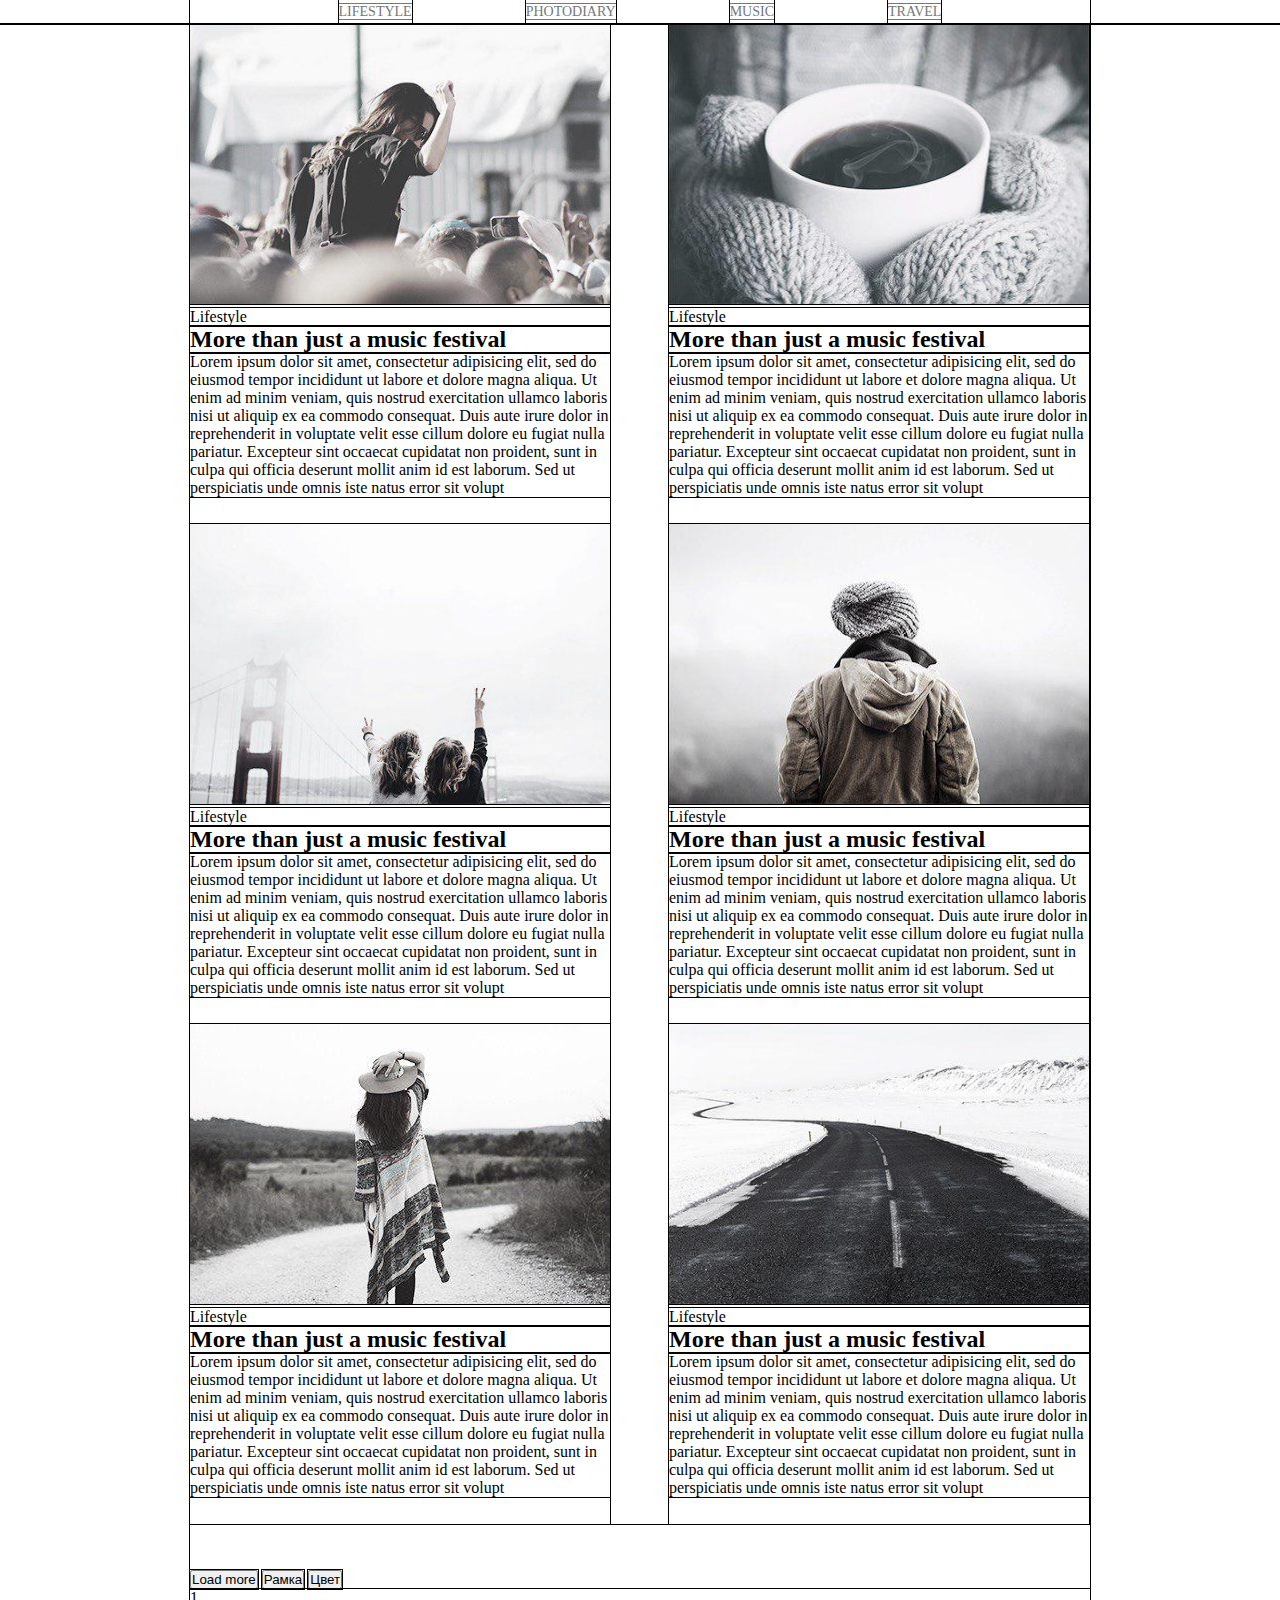
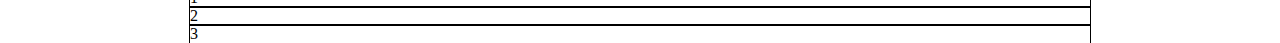
==== HW0.3/index.html @ d85c3639 "HW01-03 ADDED" ====
<!DOCTYPE html>
<html lang="en">
<head>
    <meta charset="UTF-8">
    <meta name="viewport" content="width=device-width, initial-scale=1.0">
    <meta http-equiv="X-UA-Compatible" content="ie=edge">
    <title>Document</title>
    <link rel="stylesheet" href="style.css">
    <link href="https://fonts.googleapis.com/css?family=Muli|Roboto:400,700,900i&display=swap" rel="stylesheet">
</head>
<body>
    <header class="site-header">
    <div class="container">
        <nav class="site-nav">
            <ul class="nav-list">
                <li class="nav-item"><a href="#" class="nav-link">LIFESTYLE</a></li>
                <li class="nav-item"><a href="#" class="nav-link">PHOTODIARY</a></li>
                <li class="nav-item"><a href="#" class="nav-link">MUSIC</a></li>
                <li class="nav-item"><a href="#" class="nav-link">TRAVEL</a></li>
            </ul>
        </nav>
    </div>
    </header>
    <main>
       <div class="container">
            <section class="main-section">
                <ul class="main-list">
                    <li class="main-list__item">
                        <img src="./image/photo_2019-11-17_11-29-04.jpg" width="420" height="280" alt="" class="main-section__image">
                        <p class="article-type">Lifestyle</p>
                        <h2 class="article-header">More than just a music festival</h2>
                        <p class="article-text">Lorem ipsum dolor sit amet, consectetur adipisicing elit, sed do eiusmod tempor incididunt ut labore et dolore magna aliqua. Ut enim ad minim veniam, quis nostrud exercitation ullamco laboris nisi ut aliquip ex ea commodo consequat. Duis aute irure dolor in reprehenderit in voluptate velit esse cillum dolore eu fugiat nulla pariatur. Excepteur sint occaecat cupidatat non proident, sunt in culpa qui officia deserunt mollit anim id est laborum. Sed ut perspiciatis unde omnis iste natus error sit volupt</p>
                    </li>
                    <li class="main-list__item">
                        <img src="./image/photo_2019-11-17_11-29-36.jpg" width="420" height="280" alt="" class="main-section__image">
                        <p class="article-type">Lifestyle</p>
                        <h2 class="article-header">More than just a music festival</h2>
                        <p class="article-text">Lorem ipsum dolor sit amet, consectetur adipisicing elit, sed do eiusmod tempor incididunt ut labore et dolore magna aliqua. Ut enim ad minim veniam, quis nostrud exercitation ullamco laboris nisi ut aliquip ex ea commodo consequat. Duis aute irure dolor in reprehenderit in voluptate velit esse cillum dolore eu fugiat nulla pariatur. Excepteur sint occaecat cupidatat non proident, sunt in culpa qui officia deserunt mollit anim id est laborum. Sed ut perspiciatis unde omnis iste natus error sit volupt</p>
                    </li>
                    <li class="main-list__item">
                        <img src="./image/photo_2019-11-17_11-29-41.jpg" width="420" height="280" alt="" class="main-section__image">
                        <p class="article-type">Lifestyle</p>
                        <h2 class="article-header">More than just a music festival</h2>
                        <p class="article-text">Lorem ipsum dolor sit amet, consectetur adipisicing elit, sed do eiusmod tempor incididunt ut labore et dolore magna aliqua. Ut enim ad minim veniam, quis nostrud exercitation ullamco laboris nisi ut aliquip ex ea commodo consequat. Duis aute irure dolor in reprehenderit in voluptate velit esse cillum dolore eu fugiat nulla pariatur. Excepteur sint occaecat cupidatat non proident, sunt in culpa qui officia deserunt mollit anim id est laborum. Sed ut perspiciatis unde omnis iste natus error sit volupt</p>
                    </li>
                    <li class="main-list__item">
                        <img src="./image/photo_2019-11-17_11-29-45.jpg" width="420" height="280" alt="" class="main-section__image">
                        <p class="article-type">Lifestyle</p>
                        <h2 class="article-header">More than just a music festival</h2>
                        <p class="article-text">Lorem ipsum dolor sit amet, consectetur adipisicing elit, sed do eiusmod tempor incididunt ut labore et dolore magna aliqua. Ut enim ad minim veniam, quis nostrud exercitation ullamco laboris nisi ut aliquip ex ea commodo consequat. Duis aute irure dolor in reprehenderit in voluptate velit esse cillum dolore eu fugiat nulla pariatur. Excepteur sint occaecat cupidatat non proident, sunt in culpa qui officia deserunt mollit anim id est laborum. Sed ut perspiciatis unde omnis iste natus error sit volupt</p>
                    </li>
                    <li class="main-list__item">
                        <img src="./image/photo_2019-11-17_11-29-48.jpg" width="420" height="280" alt="" class="main-section__image">
                        <p class="article-type">Lifestyle</p>
                        <h2 class="article-header">More than just a music festival</h2>
                        <p class="article-text">Lorem ipsum dolor sit amet, consectetur adipisicing elit, sed do eiusmod tempor incididunt ut labore et dolore magna aliqua. Ut enim ad minim veniam, quis nostrud exercitation ullamco laboris nisi ut aliquip ex ea commodo consequat. Duis aute irure dolor in reprehenderit in voluptate velit esse cillum dolore eu fugiat nulla pariatur. Excepteur sint occaecat cupidatat non proident, sunt in culpa qui officia deserunt mollit anim id est laborum. Sed ut perspiciatis unde omnis iste natus error sit volupt</p>
                    </li>
                    <li class="main-list__item">
                        <img src="./image/photo_2019-11-17_11-29-52.jpg" width="420" height="280" alt="" class="main-section__image">
                        <p class="article-type">Lifestyle</p>
                        <h2 class="article-header">More than just a music festival</h2>
                        <p class="article-text">Lorem ipsum dolor sit amet, consectetur adipisicing elit, sed do eiusmod tempor incididunt ut labore et dolore magna aliqua. Ut enim ad minim veniam, quis nostrud exercitation ullamco laboris nisi ut aliquip ex ea commodo consequat. Duis aute irure dolor in reprehenderit in voluptate velit esse cillum dolore eu fugiat nulla pariatur. Excepteur sint occaecat cupidatat non proident, sunt in culpa qui officia deserunt mollit anim id est laborum. Sed ut perspiciatis unde omnis iste natus error sit volupt</p>
                    </li>
                </ul>
                <button class="main-btn">Load more</button>
                <button class="class-btn">
                    Рамка
                </button>

                <button class="index-btn">Цвет</button>
                    
                <div>
                    <ul>
                        <li>1</li>
                        <li>2</li>
                        <li>3</li>
                    </ul>
                </div>
  
            </section>
        </div>
    </main>
</body>
</html>
---- HW0.3/style.css ----
/* __________Header__________ */
* {
margin: 0;
padding: 0;
}

ul{
    list-style: none;
}
a{
    text-decoration: none;
}

.container {
    width: 900px;
    margin: 0 auto;
}

.nav-list{
    text-align: center;

}

.nav-item {
    display: inline-block;
    margin-right: 110px;
}

.nav-item:nth-child(4){
    margin-right: 0;
}

.nav-link{
    width: 200px;
    color: #777777;
    font-size: 14px;
    line-height: 24px;
    font-family: "Playfair Display";
    font-weight: 400;
}

.nav-link:hover {
    color: #03a9f3;
}

.main-list {
    margin-bottom: 46px;
}

.main-list__item{
    display: inline-block;
    width: 420px;
    height: 500px;
    margin-right: 55px;
}

.main-list__item:nth-child(even) {
    margin-right: 0;

}
.main-btn {
    transition: 1s;
}
 
    .main-btn:hover{
        border-radius: 70%;
        border: solid #626262 1px;
        font-size: 20px;
        line-height: 24px;
        font-weight: 400;
        margin-bottom: 50px;
    }

    .index-btn:hover{
        background:#53ea93;

    }

    .class-btn:hover{
        margin: 0 auto;
        width: 100px;
        height: auto;
        box-shadow: inset 0 0 0 23px #53ea93;
       
    }

 * {
     outline: solid 1px;
 }
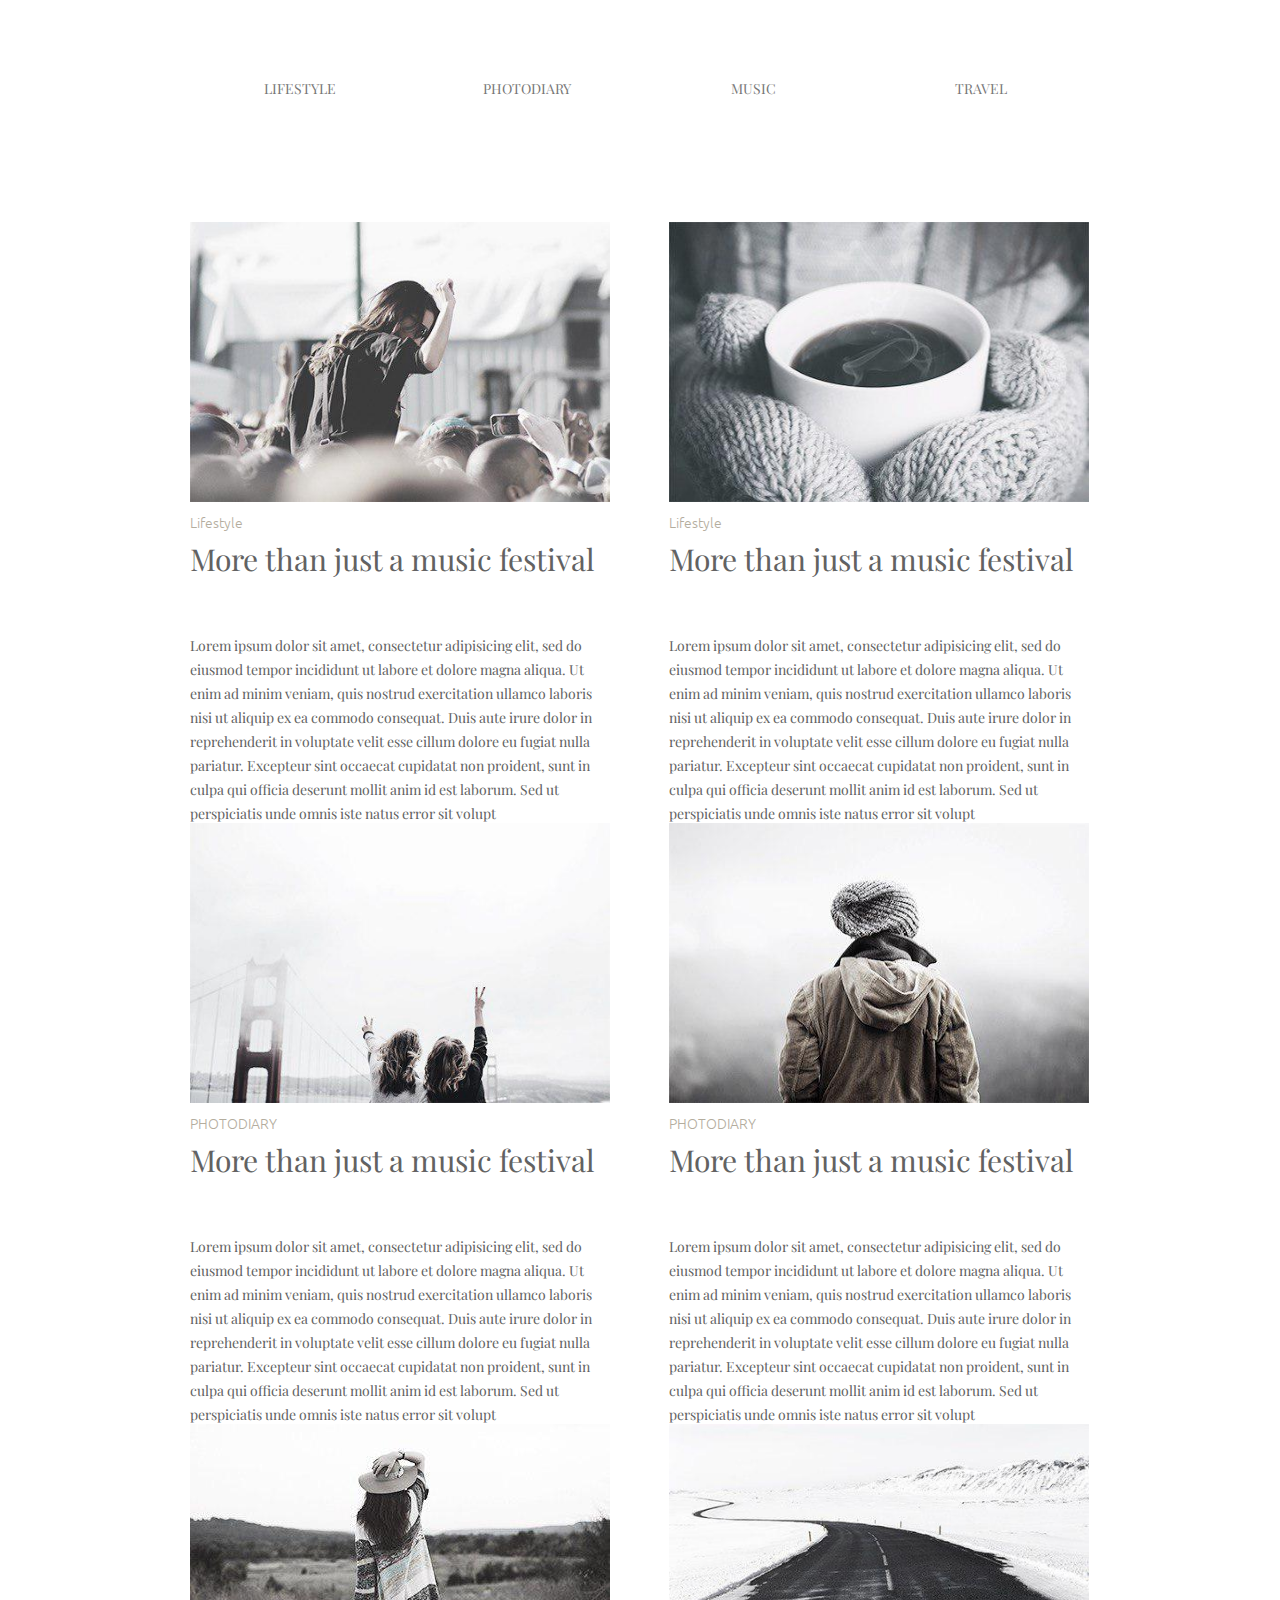
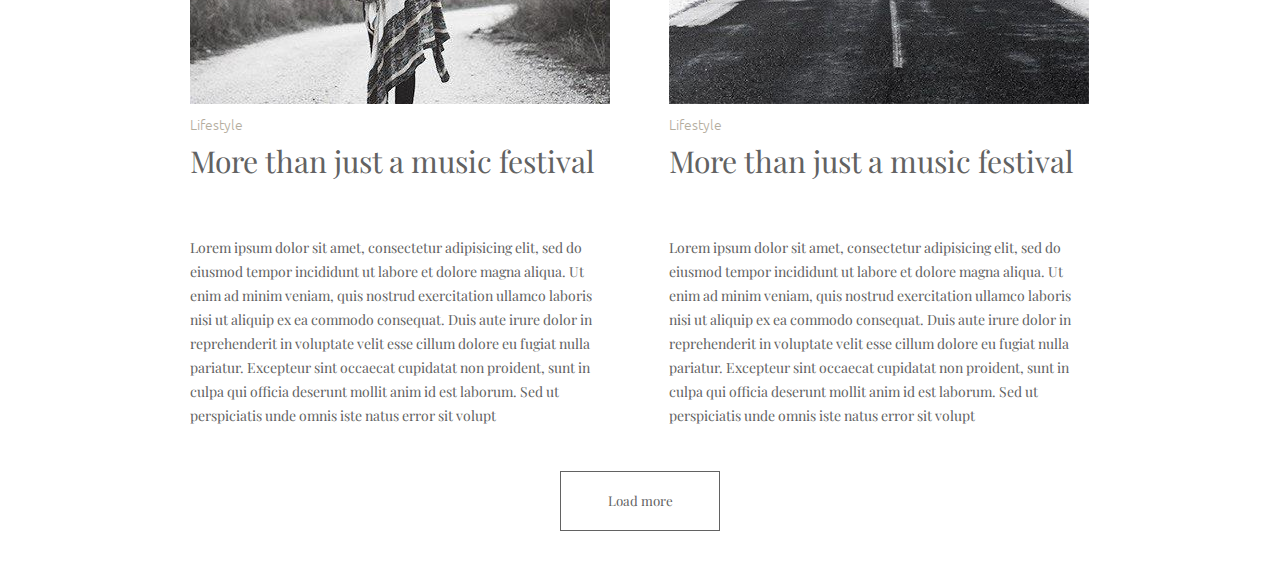
==== commit 088018d0: "h/w03" ====
--- a/HW0.3/index.html
+++ b/HW0.3/index.html
@@ -6,7 +6,7 @@
     <meta http-equiv="X-UA-Compatible" content="ie=edge">
     <title>Document</title>
     <link rel="stylesheet" href="style.css">
-    <link href="https://fonts.googleapis.com/css?family=Muli|Roboto:400,700,900i&display=swap" rel="stylesheet">
+    <link href="https://fonts.googleapis.com/css?family=Playfair+Display|Ubuntu:300,400&display=swap" rel="stylesheet">
 </head>
 <body>
     <header class="site-header">
@@ -39,13 +39,13 @@
                     </li>
                     <li class="main-list__item">
                         <img src="./image/photo_2019-11-17_11-29-41.jpg" width="420" height="280" alt="" class="main-section__image">
-                        <p class="article-type">Lifestyle</p>
+                        <p class="article-type">PHOTODIARY</p>
                         <h2 class="article-header">More than just a music festival</h2>
                         <p class="article-text">Lorem ipsum dolor sit amet, consectetur adipisicing elit, sed do eiusmod tempor incididunt ut labore et dolore magna aliqua. Ut enim ad minim veniam, quis nostrud exercitation ullamco laboris nisi ut aliquip ex ea commodo consequat. Duis aute irure dolor in reprehenderit in voluptate velit esse cillum dolore eu fugiat nulla pariatur. Excepteur sint occaecat cupidatat non proident, sunt in culpa qui officia deserunt mollit anim id est laborum. Sed ut perspiciatis unde omnis iste natus error sit volupt</p>
                     </li>
                     <li class="main-list__item">
                         <img src="./image/photo_2019-11-17_11-29-45.jpg" width="420" height="280" alt="" class="main-section__image">
-                        <p class="article-type">Lifestyle</p>
+                        <p class="article-type">PHOTODIARY</p>
                         <h2 class="article-header">More than just a music festival</h2>
                         <p class="article-text">Lorem ipsum dolor sit amet, consectetur adipisicing elit, sed do eiusmod tempor incididunt ut labore et dolore magna aliqua. Ut enim ad minim veniam, quis nostrud exercitation ullamco laboris nisi ut aliquip ex ea commodo consequat. Duis aute irure dolor in reprehenderit in voluptate velit esse cillum dolore eu fugiat nulla pariatur. Excepteur sint occaecat cupidatat non proident, sunt in culpa qui officia deserunt mollit anim id est laborum. Sed ut perspiciatis unde omnis iste natus error sit volupt</p>
                     </li>
@@ -63,20 +63,7 @@
                     </li>
                 </ul>
                 <button class="main-btn">Load more</button>
-                <button class="class-btn">
-                    Рамка
-                </button>
-
-                <button class="index-btn">Цвет</button>
-                    
-                <div>
-                    <ul>
-                        <li>1</li>
-                        <li>2</li>
-                        <li>3</li>
-                    </ul>
-                </div>
-  
+                
             </section>
         </div>
     </main>
--- a/HW0.3/style.css
+++ b/HW0.3/style.css
@@ -10,7 +10,7 @@
 a{
     text-decoration: none;
 }
-
+/* __________Main__________ */
 .container {
     width: 900px;
     margin: 0 auto;
@@ -18,12 +18,22 @@
 
 .nav-list{
     text-align: center;
-
 }
 
 .nav-item {
     display: inline-block;
     margin-right: 110px;
+    margin-top: 77px;
+    margin-bottom: 103px;
+
+    width: 113px;
+    height: 42px;
+    font-size: 14px;
+    line-height: 24px;
+    color: #626262;
+    font-family: "Playfair Display";
+    font-weight: 400;
+    text-align: center;
 }
 
 .nav-item:nth-child(4){
@@ -35,7 +45,7 @@
     color: #777777;
     font-size: 14px;
     line-height: 24px;
-    font-family: "Playfair Display";
+    font-family: 'Playfair Display';
     font-weight: 400;
 }
 
@@ -54,36 +64,52 @@
     margin-right: 55px;
 }
 
+.article-type{
+    width: 418px;
+    height: 21px;
+    font-size: 14px;
+    color: #b4ad9e;
+    font-family: "Ubuntu";
+    font-weight: 300;
+    margin-top: 6px;
+    margin-bottom: 6px;
+}
+
+.article-header{
+    width: 420px;
+    height: 95px;
+    font-size: 30px;
+    color: #626262;
+    font-family: "Playfair Display";
+    font-weight: 400;
+}
+
+.article-text{
+    width: 420px;
+    height: 78px;
+    font-size: 14px;
+    line-height: 24px;
+    color: #626262;
+    font-family: "Playfair Display";
+    font-weight: 400;
+}
+
 .main-list__item:nth-child(even) {
     margin-right: 0;
 
 }
-.main-btn {
-    transition: 1s;
-}
  
-    .main-btn:hover{
-        border-radius: 70%;
+    .main-btn {
+        display: block;
+        margin: 0 auto;
+        width: 160px;
+        height: 60px;
+        background: transparent;
         border: solid #626262 1px;
-        font-size: 20px;
+        font-style: 20px;
         line-height: 24px;
-        font-weight: 400;
+        color: #626262;
+        font-family: "Playfair Display";
+        font-weight: 400px;
         margin-bottom: 50px;
-    }
-
-    .index-btn:hover{
-        background:#53ea93;
-
-    }
-
-    .class-btn:hover{
-        margin: 0 auto;
-        width: 100px;
-        height: auto;
-        box-shadow: inset 0 0 0 23px #53ea93;
-       
-    }
-
- * {
-     outline: solid 1px;
- }+    }   